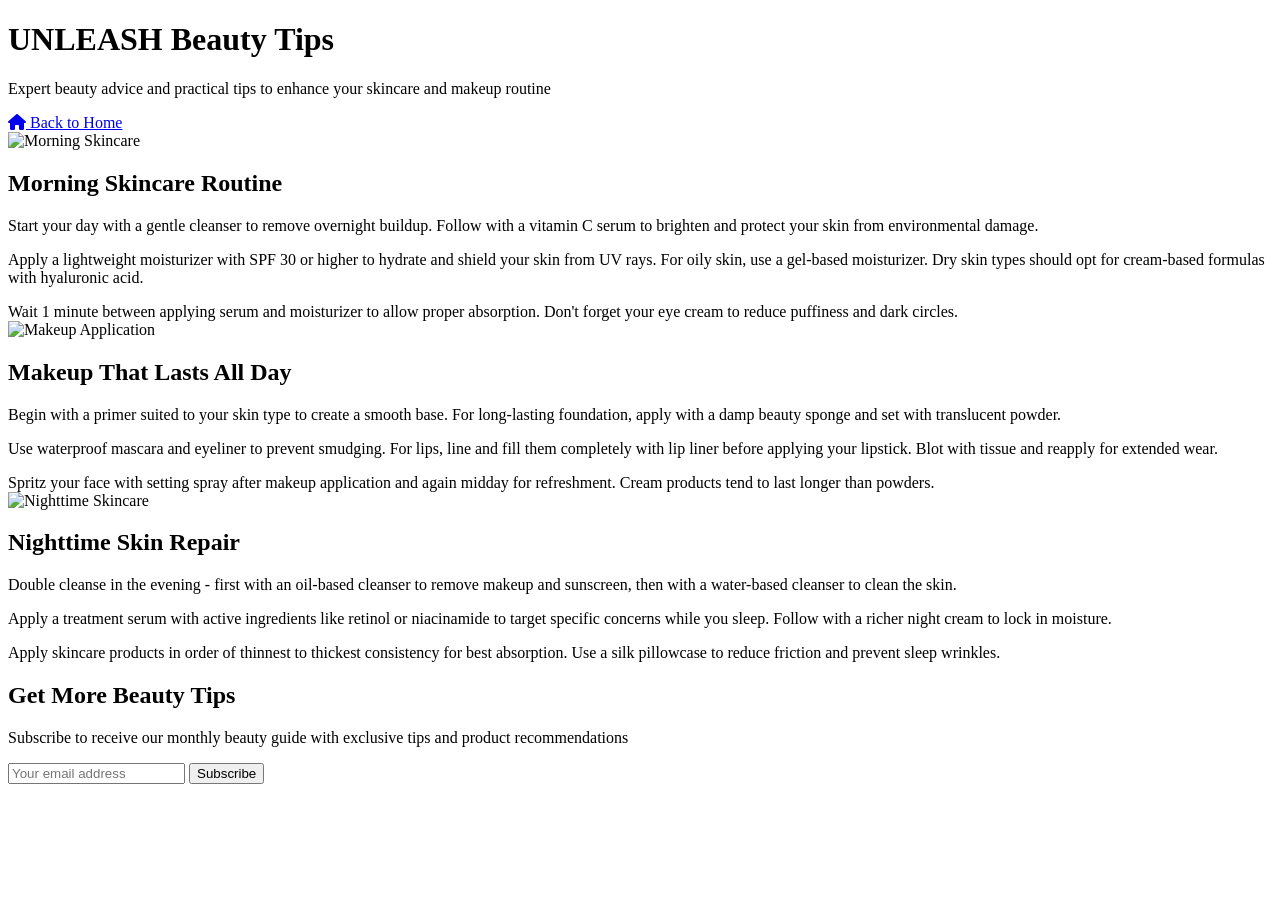
==== blogPage.html @ 8f6ddcfb "Add files via upload" ====
<!DOCTYPE html>
<html lang="en">
  <head>
    <meta charset="UTF-8" />
    <meta name="viewport" content="width=device-width, initial-scale=1.0" />
    <title>Beauty Tips | UNLEASH Cosmetics</title>
    <link
      href="https://fonts.googleapis.com/css2?family=Amatic+SC:wght@400;700&family=Poppins:wght@300;400;700&display=swap"
      rel="stylesheet"
    />
    <link
      rel="stylesheet"
      href="https://cdnjs.cloudflare.com/ajax/libs/font-awesome/6.0.0-beta3/css/all.min.css"
    />
    <script src="../static/blogPage.js"></script>
    <link rel="stylesheet" type="text/css" href="../static/blogPage.css" />
   
  </head>
  <body>
    <!-- Include your navbar here -->

    <header class="blog-header">
      <div class="container">
        <h1>UNLEASH Beauty Tips</h1>
        <p>
          Expert beauty advice and practical tips to enhance your skincare and
          makeup routine
        </p>
      </div>
    </header>

    <main class="container">
      <!-- Back to Home Button -->
      <a href="index.html" class="home-button">
        <i class="fas fa-home"></i> Back to Home
      </a>

      <!-- Tips Grid -->
      <div class="tips-grid">
        <!-- Tip 1 -->
        <article class="tip-card">
          <div class="tip-image">
            <img
              src="https://images.unsplash.com/photo-1570172619644-dfd03ed5d881?ixlib=rb-4.0.3&ixid=M3wxMjA3fDB8MHxwaG90by1wYWdlfHx8fGVufDB8fHx8fA%3D%3D&auto=format&fit=crop&w=1170&q=80"
              alt="Morning Skincare"
            />
          </div>
          <div class="tip-content">
            <h2 class="tip-title">Morning Skincare Routine</h2>
            <p class="tip-text">
              Start your day with a gentle cleanser to remove overnight buildup.
              Follow with a vitamin C serum to brighten and protect your skin
              from environmental damage.
            </p>
            <p class="tip-text">
              Apply a lightweight moisturizer with SPF 30 or higher to hydrate
              and shield your skin from UV rays. For oily skin, use a gel-based
              moisturizer. Dry skin types should opt for cream-based formulas
              with hyaluronic acid.
            </p>
            <div class="pro-tip">
              Wait 1 minute between applying serum and moisturizer to allow
              proper absorption. Don't forget your eye cream to reduce puffiness
              and dark circles.
            </div>
          </div>
        </article>

        <!-- Tip 2 -->
        <article class="tip-card">
          <div class="tip-image">
            <img
              src="https://images.unsplash.com/photo-1596462502278-27bfdc403348?ixlib=rb-4.0.3&ixid=M3wxMjA3fDB8MHxwaG90by1wYWdlfHx8fGVufDB8fHx8fA%3D%3D&auto=format&fit=crop&w=1170&q=80"
              alt="Makeup Application"
            />
          </div>
          <div class="tip-content">
            <h2 class="tip-title">Makeup That Lasts All Day</h2>
            <p class="tip-text">
              Begin with a primer suited to your skin type to create a smooth
              base. For long-lasting foundation, apply with a damp beauty sponge
              and set with translucent powder.
            </p>
            <p class="tip-text">
              Use waterproof mascara and eyeliner to prevent smudging. For lips,
              line and fill them completely with lip liner before applying your
              lipstick. Blot with tissue and reapply for extended wear.
            </p>
            <div class="pro-tip">
              Spritz your face with setting spray after makeup application and
              again midday for refreshment. Cream products tend to last longer
              than powders.
            </div>
          </div>
        </article>

        <!-- Tip 3 -->
        <article class="tip-card">
          <div class="tip-image">
            <img
              src="https://images.unsplash.com/photo-1556228578-8c89e6adf883?ixlib=rb-4.0.3&ixid=M3wxMjA3fDB8MHxwaG90by1wYWdlfHx8fGVufDB8fHx8fA%3D%3D&auto=format&fit=crop&w=1170&q=80"
              alt="Nighttime Skincare"
            />
          </div>
          <div class="tip-content">
            <h2 class="tip-title">Nighttime Skin Repair</h2>
            <p class="tip-text">
              Double cleanse in the evening - first with an oil-based cleanser
              to remove makeup and sunscreen, then with a water-based cleanser
              to clean the skin.
            </p>
            <p class="tip-text">
              Apply a treatment serum with active ingredients like retinol or
              niacinamide to target specific concerns while you sleep. Follow
              with a richer night cream to lock in moisture.
            </p>
            <div class="pro-tip">
              Apply skincare products in order of thinnest to thickest
              consistency for best absorption. Use a silk pillowcase to reduce
              friction and prevent sleep wrinkles.
            </div>
          </div>
        </article>

        
          </div>
        </article>
      </div>

      <!-- Newsletter -->
      <section class="newsletter">
        <h2>Get More Beauty Tips</h2>
        <p>
          Subscribe to receive our monthly beauty guide with exclusive tips and
          product recommendations
        </p>
        <form class="newsletter-form">
          <input type="email" placeholder="Your email address" required />
          <button type="submit">Subscribe</button>
        </form>
      </section>
    </main>

   
  </body>
</html>
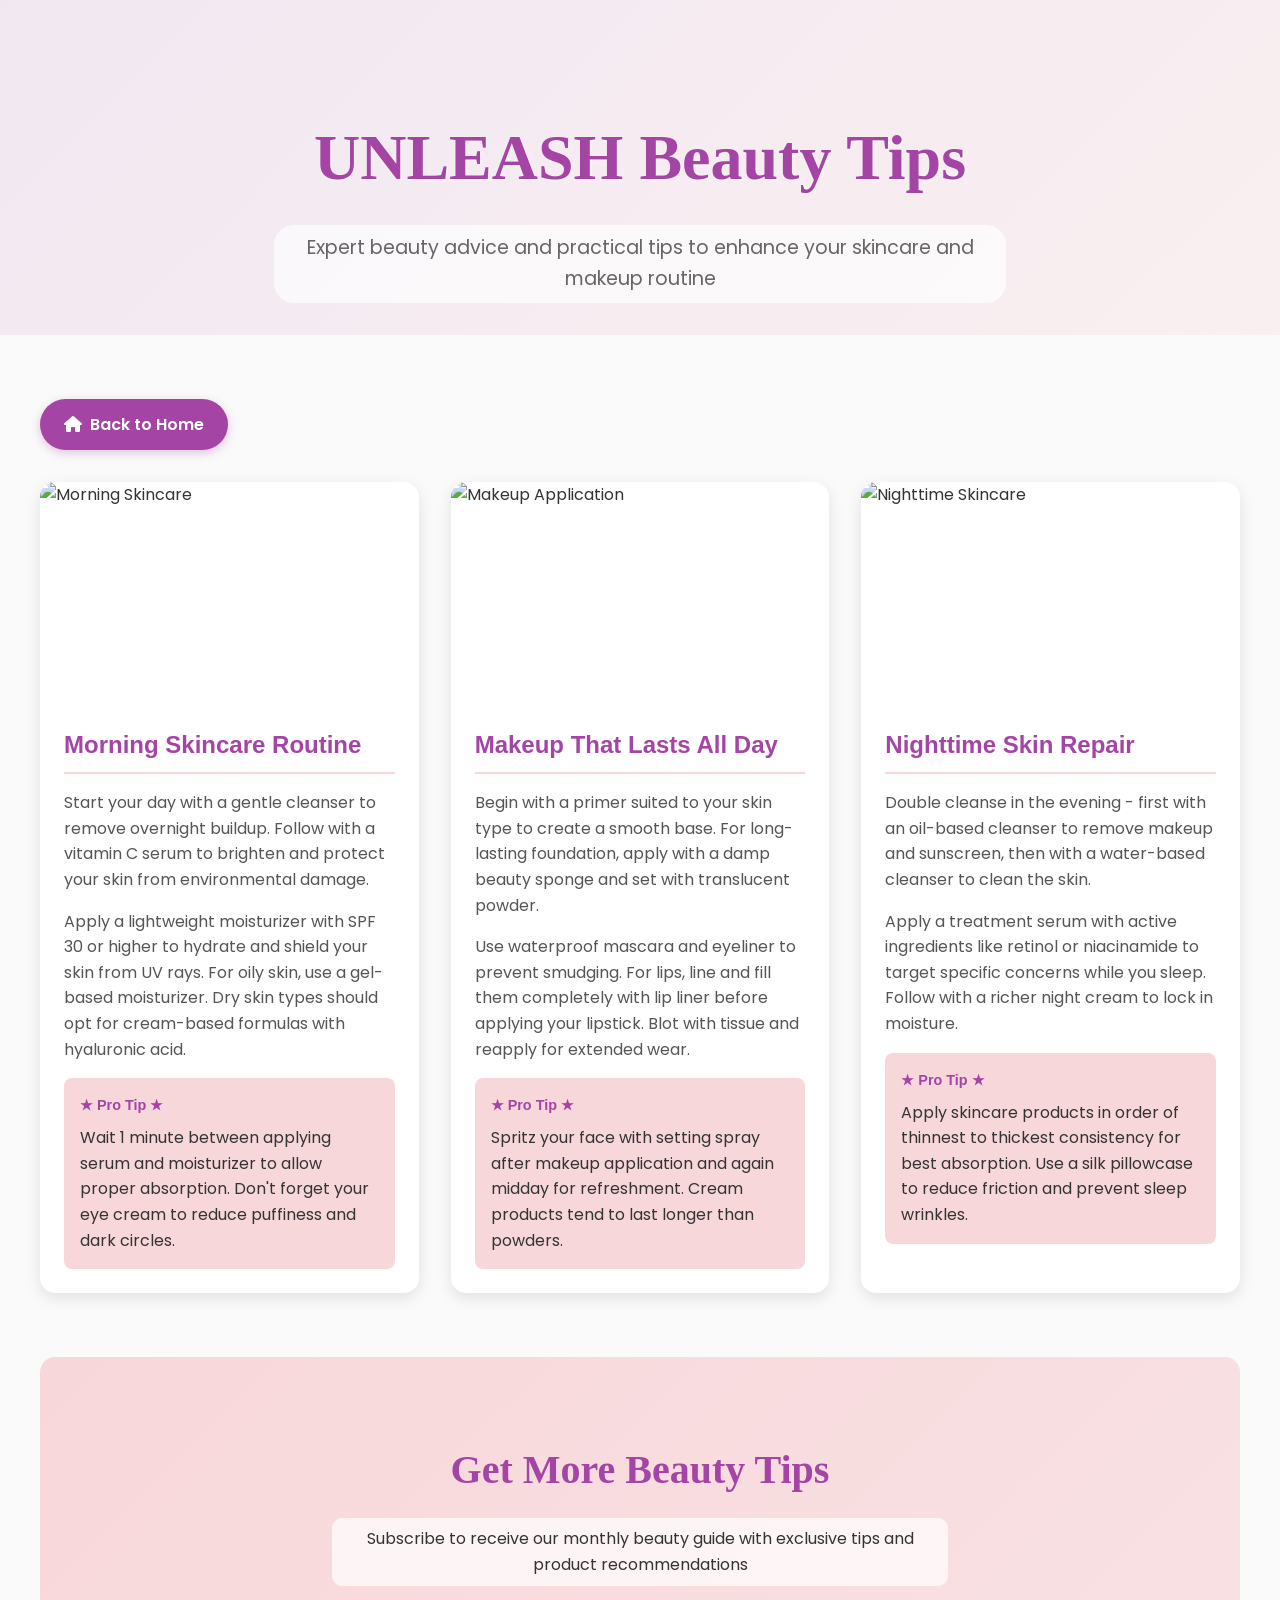
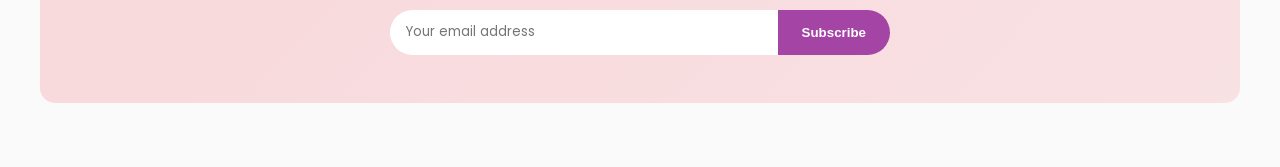
==== commit 7066f9a0: "Update blogPage.html" ====
--- a/blogPage.html
+++ b/blogPage.html
@@ -12,8 +12,8 @@
       rel="stylesheet"
       href="https://cdnjs.cloudflare.com/ajax/libs/font-awesome/6.0.0-beta3/css/all.min.css"
     />
-    <script src="../static/blogPage.js"></script>
-    <link rel="stylesheet" type="text/css" href="../static/blogPage.css" />
+    <script src="blogPage.js"></script>
+    <link rel="stylesheet" type="text/css" href="blogPage.css" />
    
   </head>
   <body>
@@ -144,3 +144,4 @@
    
   </body>
 </html>
+
--- a/blogPage.css
+++ b/blogPage.css
@@ -0,0 +1,253 @@
+:root {
+  --primary: #a444a5;
+  --secondary: #f8d7da;
+  --dark: #333;
+  --light: #fff;
+}
+
+body {
+  font-family: "Poppins", sans-serif;
+  background-color: #fafafa;
+  color: #333;
+  margin: 0;
+  padding: 0;
+  line-height: 1.6;
+}
+
+.container {
+  max-width: 1200px;
+  margin: 0 auto;
+  padding: 0 20px;
+}
+
+/* Header */
+.blog-header {
+  text-align: center;
+  padding: 4rem 0 2rem;
+  background: linear-gradient(
+    135deg,
+    rgba(164, 68, 165, 0.1) 0%,
+    rgba(248, 215, 218, 0.3) 100%
+  );
+  margin-bottom: 3rem;
+  position: relative;
+  overflow: hidden;
+}
+
+.blog-header::before {
+  content: "";
+  position: absolute;
+  top: 0;
+  left: 0;
+  right: 0;
+  bottom: 0;
+  background: url("https://images.unsplash.com/photo-1522335789203-aabd1fc54bc9?ixlib=rb-4.0.3&ixid=M3wxMjA3fDB8MHxwaG90by1wYWdlfHx8fGVufDB8fHx8fA%3D%3D&auto=format&fit=crop&w=1887&q=80")
+    center/cover;
+  opacity: 0.15;
+  z-index: -1;
+}
+
+.blog-header h1 {
+  font-family: "Amatic SC", cursive;
+  font-size: 4rem;
+  color: var(--primary);
+  margin-bottom: 1rem;
+  text-shadow: 1px 1px 3px rgba(255, 255, 255, 0.8);
+}
+
+.blog-header p {
+  font-size: 1.2rem;
+  max-width: 700px;
+  margin: 0 auto;
+  color: #666;
+  background-color: rgba(255, 255, 255, 0.7);
+  display: inline-block;
+  padding: 0.5rem 1rem;
+  border-radius: 20px;
+}
+
+/* Back to Home Button */
+.home-button {
+  display: inline-flex;
+  align-items: center;
+  margin: 1rem 0 2rem;
+  background-color: var(--primary);
+  color: white;
+  padding: 0.8rem 1.5rem;
+  border-radius: 50px;
+  text-decoration: none;
+  font-weight: 600;
+  transition: all 0.3s ease;
+  box-shadow: 0 3px 10px rgba(164, 68, 165, 0.3);
+}
+
+.home-button:hover {
+  background-color: #8a3a8a;
+  transform: translateY(-2px);
+  box-shadow: 0 5px 15px rgba(164, 68, 165, 0.4);
+}
+
+.home-button i {
+  margin-right: 0.5rem;
+}
+
+/* Tips Grid */
+.tips-grid {
+  display: grid;
+  grid-template-columns: repeat(auto-fill, minmax(350px, 1fr));
+  gap: 2rem;
+  margin-bottom: 4rem;
+}
+
+.tip-card {
+  background: white;
+  border-radius: 15px;
+  overflow: hidden;
+  box-shadow: 0 5px 15px rgba(0, 0, 0, 0.1);
+  transition: transform 0.3s ease;
+}
+
+.tip-card:hover {
+  transform: translateY(-5px);
+}
+
+.tip-image {
+  height: 200px;
+  overflow: hidden;
+}
+
+.tip-image img {
+  width: 100%;
+  height: 100%;
+  object-fit: cover;
+  transition: transform 0.5s ease;
+}
+
+.tip-card:hover .tip-image img {
+  transform: scale(1.05);
+}
+
+.tip-content {
+  padding: 1.5rem;
+}
+
+.tip-title {
+  font-size: 1.5rem;
+  color: var(--primary);
+  margin-bottom: 1rem;
+  padding-bottom: 0.5rem;
+  border-bottom: 2px solid var(--secondary);
+}
+
+.tip-text {
+  color: #555;
+  margin-bottom: 1rem;
+}
+
+.pro-tip {
+  background-color: var(--secondary);
+  padding: 1rem;
+  border-radius: 8px;
+  margin-top: 1rem;
+  position: relative;
+}
+
+.pro-tip::before {
+  content: "★ Pro Tip ★";
+  display: block;
+  font-weight: 700;
+  color: var(--primary);
+  margin-bottom: 0.5rem;
+  font-size: 0.9rem;
+}
+
+/* Newsletter */
+.newsletter {
+  background: linear-gradient(
+      135deg,
+      var(--secondary) 0%,
+      rgba(248, 215, 218, 0.7) 100%
+    ),
+    url("https://images.unsplash.com/photo-1544161515-4ab6ce6db874?ixlib=rb-4.0.3&ixid=M3wxMjA3fDB8MHxwaG90by1wYWdlfHx8fGVufDB8fHx8fA%3D%3D&auto=format&fit=crop&w=1170&q=80")
+      center/cover;
+  padding: 3rem;
+  border-radius: 15px;
+  text-align: center;
+  margin-bottom: 4rem;
+  color: var(--dark);
+}
+
+.newsletter h2 {
+  font-family: "Amatic SC", cursive;
+  font-size: 2.5rem;
+  color: var(--primary);
+  margin-bottom: 1rem;
+}
+
+.newsletter p {
+  max-width: 600px;
+  margin: 0 auto 1.5rem;
+  background-color: rgba(255, 255, 255, 0.7);
+  padding: 0.5rem;
+  border-radius: 10px;
+  display: inline-block;
+}
+
+.newsletter-form {
+  display: flex;
+  max-width: 500px;
+  margin: 0 auto;
+}
+
+.newsletter-form input {
+  flex: 1;
+  padding: 0.8rem 1rem;
+  border: none;
+  border-radius: 50px 0 0 50px;
+  font-family: "Poppins", sans-serif;
+}
+
+.newsletter-form button {
+  background-color: var(--primary);
+  color: white;
+  border: none;
+  padding: 0 1.5rem;
+  border-radius: 0 50px 50px 0;
+  cursor: pointer;
+  font-weight: 600;
+  transition: background-color 0.3s ease;
+}
+
+.newsletter-form button:hover {
+  background-color: #8a3a8a;
+}
+
+/* Responsive */
+@media (max-width: 768px) {
+  .blog-header h1 {
+    font-size: 3rem;
+  }
+
+  .tips-grid {
+    grid-template-columns: 1fr;
+  }
+
+  .tip-image {
+    height: 150px;
+  }
+
+  .newsletter-form {
+    flex-direction: column;
+  }
+
+  .newsletter-form input,
+  .newsletter-form button {
+    border-radius: 50px;
+    width: 100%;
+  }
+
+  .newsletter-form button {
+    margin-top: 0.5rem;
+    padding: 0.8rem;
+  }
+}
